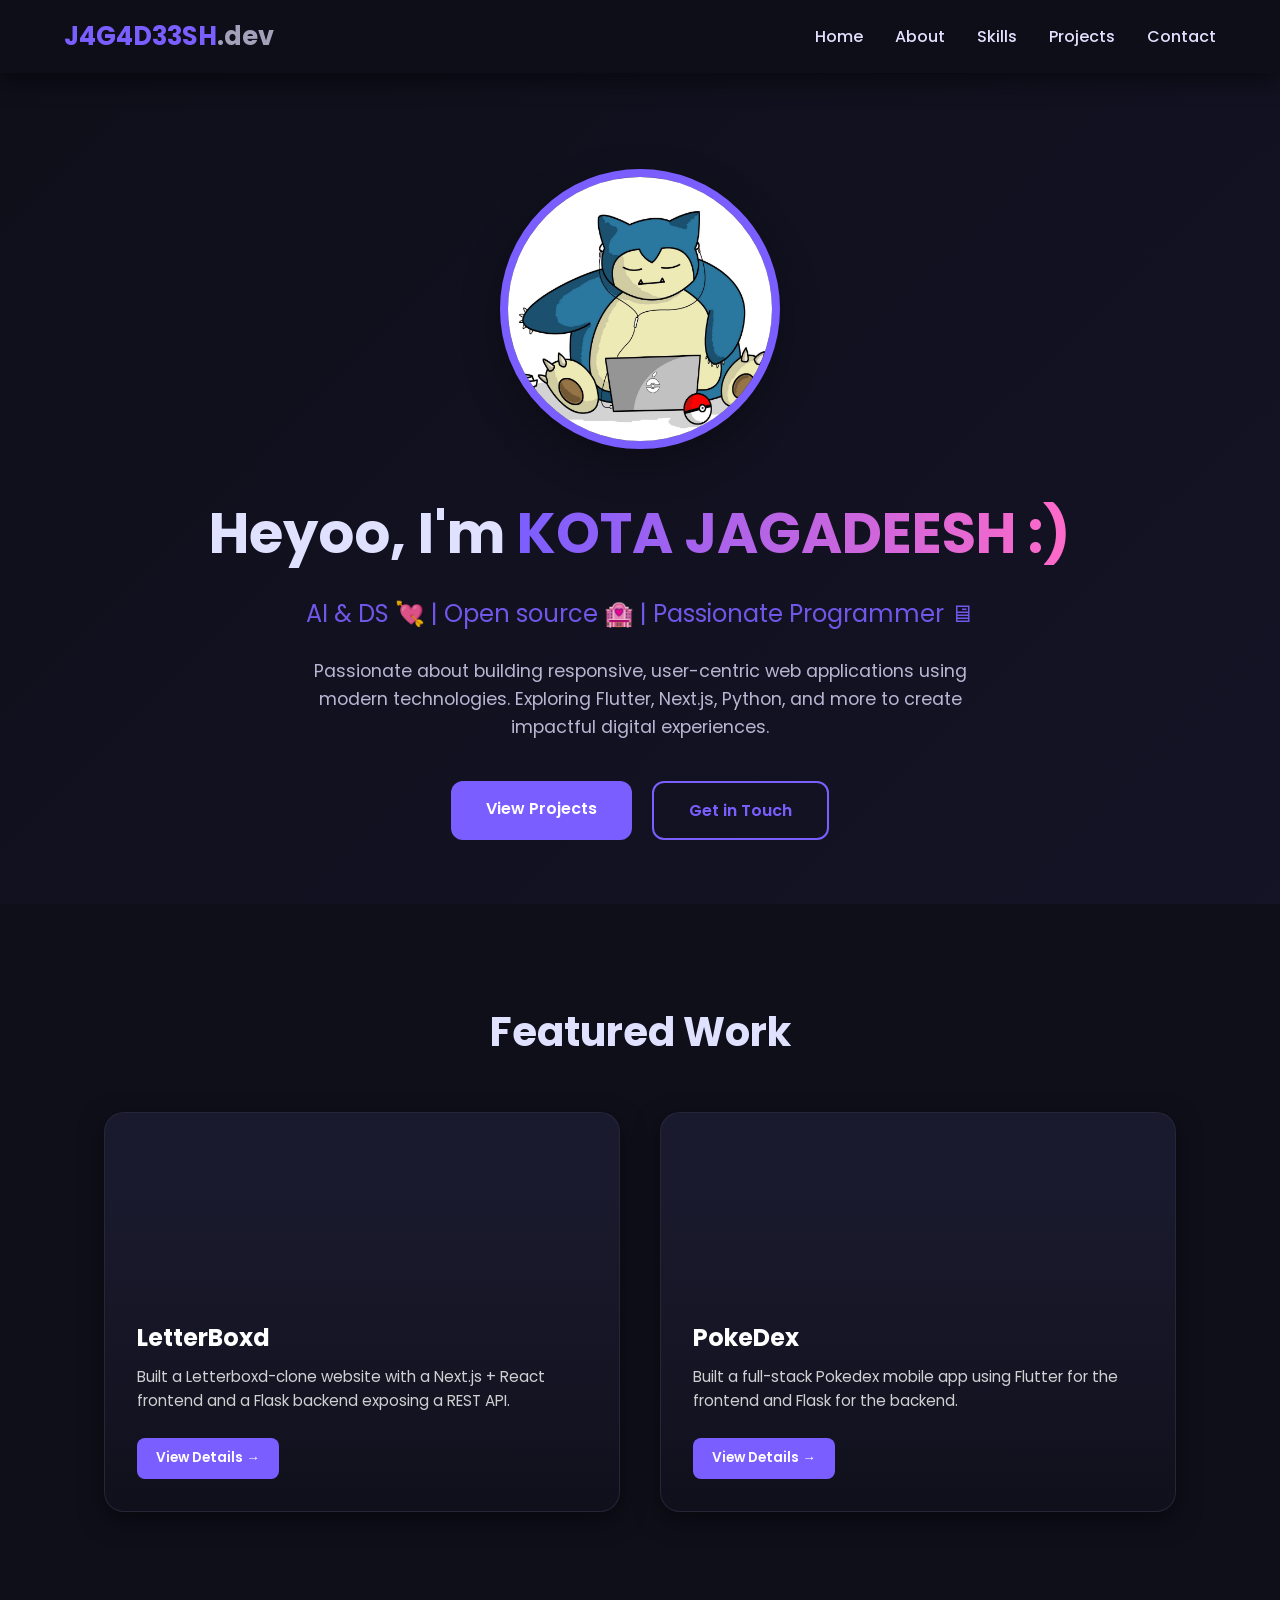
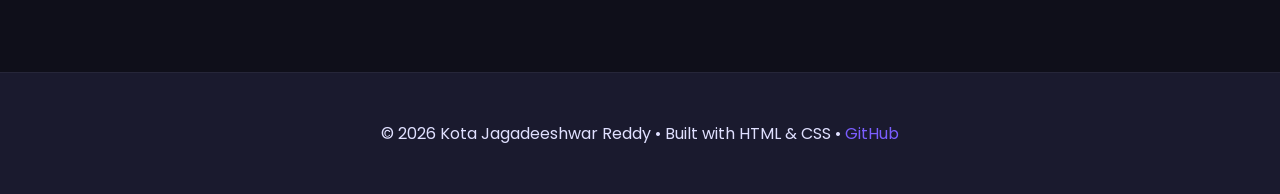
==== index.html @ 56f5dfa6 "initial commit" ====
<!DOCTYPE html>
<html lang="en">
<head>
    <meta charset="UTF-8">
    <meta name="viewport" content="width=device-width, initial-scale=1.0">
    <title>Kota Jagadeesh - Portfolio</title>
    <link href="https://fonts.googleapis.com/css2?family=Poppins:wght@400;500;600;700&display=swap" rel="stylesheet">
    <link rel="stylesheet" href="css/style-core.css">
    <link rel="stylesheet" href="css/style.css">
</head>
<body class="dark"> <nav>
    <div class="brand">J4G4D33SH<span>.dev</span></div>
    
    <div class="nav-links">
        <a href="index.html">Home</a>
        <a href="about.html">About</a>
        <a href="skills.html">Skills</a>
        <a href="projects.html">Projects</a>
        <a href="contact.html">Contact</a>
        </div>
</nav>

<section class="hero">
    <div class="hero-content">
        <div class="profile-container">
            <div class="profile-wrapper">
                <img src="assets/SNORLAX.png" alt="Kota Jagadeeshwar Reddy" class="profile-pic">
                <div class="ripple-layer"></div>
            </div>
        </div>

        <h1 class="hero-title">
            Heyoo, I'm <span>KOTA JAGADEESH :) </span>
        </h1>
        <p class="hero-subtitle">
            AI & DS 💘  | Open source 🏩  | Passionate Programmer 🖥 
        </p>
        <p class="hero-description">
            Passionate about building responsive, user-centric web applications using modern technologies. 
            Exploring Flutter, Next.js, Python, and more to create impactful digital experiences.
        </p>

        <div class="hero-buttons">
            <a href="projects.html" class="btn primary">View Projects</a>
            <a href="contact.html" class="btn secondary">Get in Touch</a>
        </div>
    </div>
</section>

<section class="featured">
    <h2>Featured Work</h2>
    <div class="featured-grid">
        
        <div class="featured-card" 
             style="background-image: url('https://images.unsplash.com/photo-1518676590629-3dcbd9c5a5c9?ixlib=rb-4.0.3&auto=format&fit=crop&w=1974&q=80');">
            <div class="card-overlay">
                <h3>LetterBoxd</h3>
                <p>Built a Letterboxd-clone website with a Next.js + React frontend and a Flask backend exposing a REST API.</p>
                <a href="https://github.com/Kota-Jagadeesh/LetterBoxd" class="card-link" target="_blank">View Details →</a>
            </div>
        </div>

        <div class="featured-card" 
             style="background-image: url('https://images.unsplash.com/photo-1638613067237-b1127ef06c00?q=80&w=1632&auto=format&fit=crop&ixlib=rb-4.1.0&ixid=M3wxMjA3fDB8MHxwaG90by1wYWdlfHx8fGVufDB8fHx8fA%3D%3D');">
            <div class="card-overlay">
                <h3>PokeDex</h3>
                <p>Built a full-stack Pokedex mobile app using Flutter for the frontend and Flask for the backend.</p>
                <a href="https://github.com/Kota-Jagadeesh/Pok-Codex" class="card-link" target="_blank">View Details →</a>
            </div>
        </div>

    </div>
</section>

<footer>
    <p>© 2026 Kota Jagadeeshwar Reddy • Built with HTML & CSS • <a href="https://github.com/kota-jagadeesh" target="_blank">GitHub</a></p>
</footer>

</body>
</html>
---- css/style-core.css ----
:root {
    --bg: #0f0f1a;
    --text: #e0e0ff;
    --nav-bg: rgba(15, 15, 26, 0.95);
    --card-bg: #1a1a2e;
    --accent: #7b5eff;
    --shadow: 0 8px 25px rgba(0,0,0,0.5);
}

* { 
    margin: 0; 
    padding: 0; 
    box-sizing: border-box; 
}

html { 
    scroll-behavior: smooth; 
}

body {
    font-family: 'Poppins', sans-serif;
    background: var(--bg);
    color: var(--text);
    line-height: 1.6;
}

nav {
    position: sticky;
    top: 0;
    background: var(--nav-bg);
    backdrop-filter: blur(10px);
    z-index: 100;
    padding: 1rem 5%;
    display: flex;
    justify-content: space-between;
    align-items: center;
    box-shadow: var(--shadow);
}

.brand {
    font-size: 1.6rem;
    font-weight: 700;
    color: var(--accent);
}

.brand span {
    color: var(--text);
    opacity: 0.7;
}

.nav-links {
    display: flex;
    gap: 2rem;
    align-items: center;
}

.nav-links a {
    color: var(--text);
    text-decoration: none;
    font-weight: 500;
    transition: all 0.3s;
}

.nav-links a:hover {
    color: var(--accent);
    transform: translateY(-2px);
}

.featured {
    padding: 6rem 5%; 
    max-width: 1200px; 
    margin: 0 auto;   
    text-align: center;
}

.featured h2 {
    font-size: 2.5rem;
    margin-bottom: 3rem;
    color: var(--text); 
    font-weight: 700;
}

.featured-grid {
    display: grid;
    grid-template-columns: repeat(auto-fit, minmax(320px, 1fr));
    gap: 2.5rem;
    width: 100%;
}

.featured-card {
    height: 400px;
    border-radius: 20px;
    background-size: cover;
    background-position: center;
    position: relative;
    overflow: hidden;
    background-color: var(--card-bg); 
    border: 1px solid rgba(255, 255, 255, 0.05); 
    box-shadow: var(--shadow);
    transition: all 0.4s cubic-bezier(0.175, 0.885, 0.32, 1.275);
}

.featured-card:hover {
    transform: translateY(-10px);
    box-shadow: 0 20px 40px rgba(123, 94, 255, 0.15);
    border-color: var(--accent);
}

.card-overlay {
    position: absolute;
    inset: 0;
    background: linear-gradient(
        to bottom,
        rgba(0, 0, 0, 0) 20%,
        rgba(15, 15, 26, 0.9) 100% 
    );
    padding: 2rem;
    display: flex;
    flex-direction: column;
    justify-content: flex-end;
    text-align: left; 
}

.featured-card h3 {
    font-size: 1.5rem;
    color: #ffffff; 
    margin-bottom: 0.5rem;
}

.featured-card p {
    color: rgba(255, 255, 255, 0.8); 
    font-size: 0.95rem;
    margin-bottom: 1.5rem;
}

.card-link {
    align-self: flex-start;
    color: white;
    text-decoration: none;
    font-weight: 600;
    font-size: 0.85rem;
    padding: 0.6rem 1.2rem;
    background: var(--accent);
    border-radius: 8px;
    transition: transform 0.3s, opacity 0.3s;
}

.card-link:hover {
    opacity: 0.9;
    transform: translateY(-2px);
}

/* Footer */
footer {
    text-align: center;
    padding: 3rem 2rem;
    background: var(--card-bg);
    color: var(--text);
    margin-top: 4rem;
    border-top: 1px solid rgba(255, 255, 255, 0.05);
}

footer a {
    color: var(--accent);
    text-decoration: none;
}
---- css/style.css ----
@keyframes fadeInUp {
    from { opacity: 0; transform: translateY(40px); }
    to { opacity: 1; transform: translateY(0); }
}

@keyframes ripple {
    0% {
        box-shadow: 0 0 0 0 rgba(123,94,255,0.6),
                    0 0 0 20px rgba(123,94,255,0.4),
                    0 0 0 40px rgba(123,94,255,0.2);
    }
    100% {
        box-shadow: 0 0 0 30px rgba(123,94,255,0),
                    0 0 0 50px rgba(123,94,255,0),
                    0 0 0 70px rgba(123,94,255,0);
    }
}

.hero {
    min-height: 90vh;
    display: flex;
    align-items: center;
    justify-content: center;
    padding: 6rem 5% 4rem;
    text-align: center;
    background: linear-gradient(135deg, var(--bg) 0%, rgba(123,94,255,0.05) 100%);
}

.hero-content {
    max-width: 900px;
    animation: fadeInUp 1.2s ease-out;
}

.profile-wrapper {
    position: relative;
    width: 280px;
    height: 280px;
    margin: 0 auto 2.5rem;
}

.profile-pic {
    width: 100%;
    height: 100%;
    object-fit: cover;
    border-radius: 50%;
    border: 8px solid var(--accent);
    box-shadow: 0 15px 40px rgba(0,0,0,0.3);
    transition: transform 0.5s ease;
}

.profile-wrapper:hover .profile-pic {
    transform: scale(1.05);
}

.ripple-layer {
    position: absolute;
    inset: -10px;
    border-radius: 50%;
    pointer-events: none;
    opacity: 0;
}

.profile-wrapper:hover .ripple-layer {
    opacity: 1;
    animation: ripple 2s infinite ease-out;
}

.hero-title {
    font-size: 3.5rem;
    margin-bottom: 1rem;
    font-weight: 700;
}

.hero-title span {
    background: linear-gradient(90deg, #7b5eff, #ff6ac8);
    -webkit-background-clip: text;
    -webkit-text-fill-color: transparent;
}

.hero-subtitle {
    font-size: 1.5rem;
    margin-bottom: 1.5rem;
    opacity: 0.9;
    color: var(--accent);
}

.hero-description {
    font-size: 1.1rem;
    max-width: 700px;
    margin: 0 auto 2.5rem;
    opacity: 0.8;
}

.hero-buttons {
    display: flex;
    gap: 1.2rem;
    justify-content: center;
    flex-wrap: wrap;
}

.btn {
    padding: 0.9rem 2.2rem;
    border-radius: 12px;
    text-decoration: none;
    font-weight: 600;
    transition: all 0.3s ease;
}

.btn.primary {
    background: var(--accent);
    color: white;
}

.btn.primary:hover {
    transform: translateY(-3px);
    box-shadow: 0 10px 25px rgba(123, 94, 255, 0.4);
}

.btn.secondary {
    border: 2px solid var(--accent);
    color: var(--accent);
}

.btn.secondary:hover {
    background: rgba(123, 94, 255, 0.1);
}

.skills-container {
    padding: 80px 5%;
    text-align: center;
    max-width: 1100px;
    margin: 0 auto;
}

.skills-title {
    font-size: 3rem;
    margin-bottom: 3.5rem;
    letter-spacing: 4px;
    color: var(--text);
}

.skills-grid {
    display: flex;
    flex-wrap: wrap;
    gap: 1.2rem;
    justify-content: center;
}

.skill-badge {
    display: flex;
    align-items: center;
    gap: 12px;
    padding: 1rem 1.5rem;
    background: var(--card-bg);
    border: 1px solid rgba(255, 255, 255, 0.05);
    border-radius: 14px;
    transition: all 0.3s ease;
    box-shadow: var(--shadow);
    min-width: 160px;
}

.skill-badge:hover {
    transform: translateY(-8px);
    border-color: var(--accent);
    background: rgba(123, 94, 255, 0.05);
}

.skill-badge img {
    width: 28px;
    height: 28px;
}

.skill-badge span {
    font-weight: 500;
    font-size: 1rem;
}

.skill-badge.nextjs img {
    filter: invert(1);
}

@media (max-width: 768px) {
    .hero-title { font-size: 2.5rem; }
    .hero-subtitle { font-size: 1.2rem; }
    .profile-wrapper { width: 220px; height: 220px; }
    .skills-title { font-size: 2.2rem; }
}
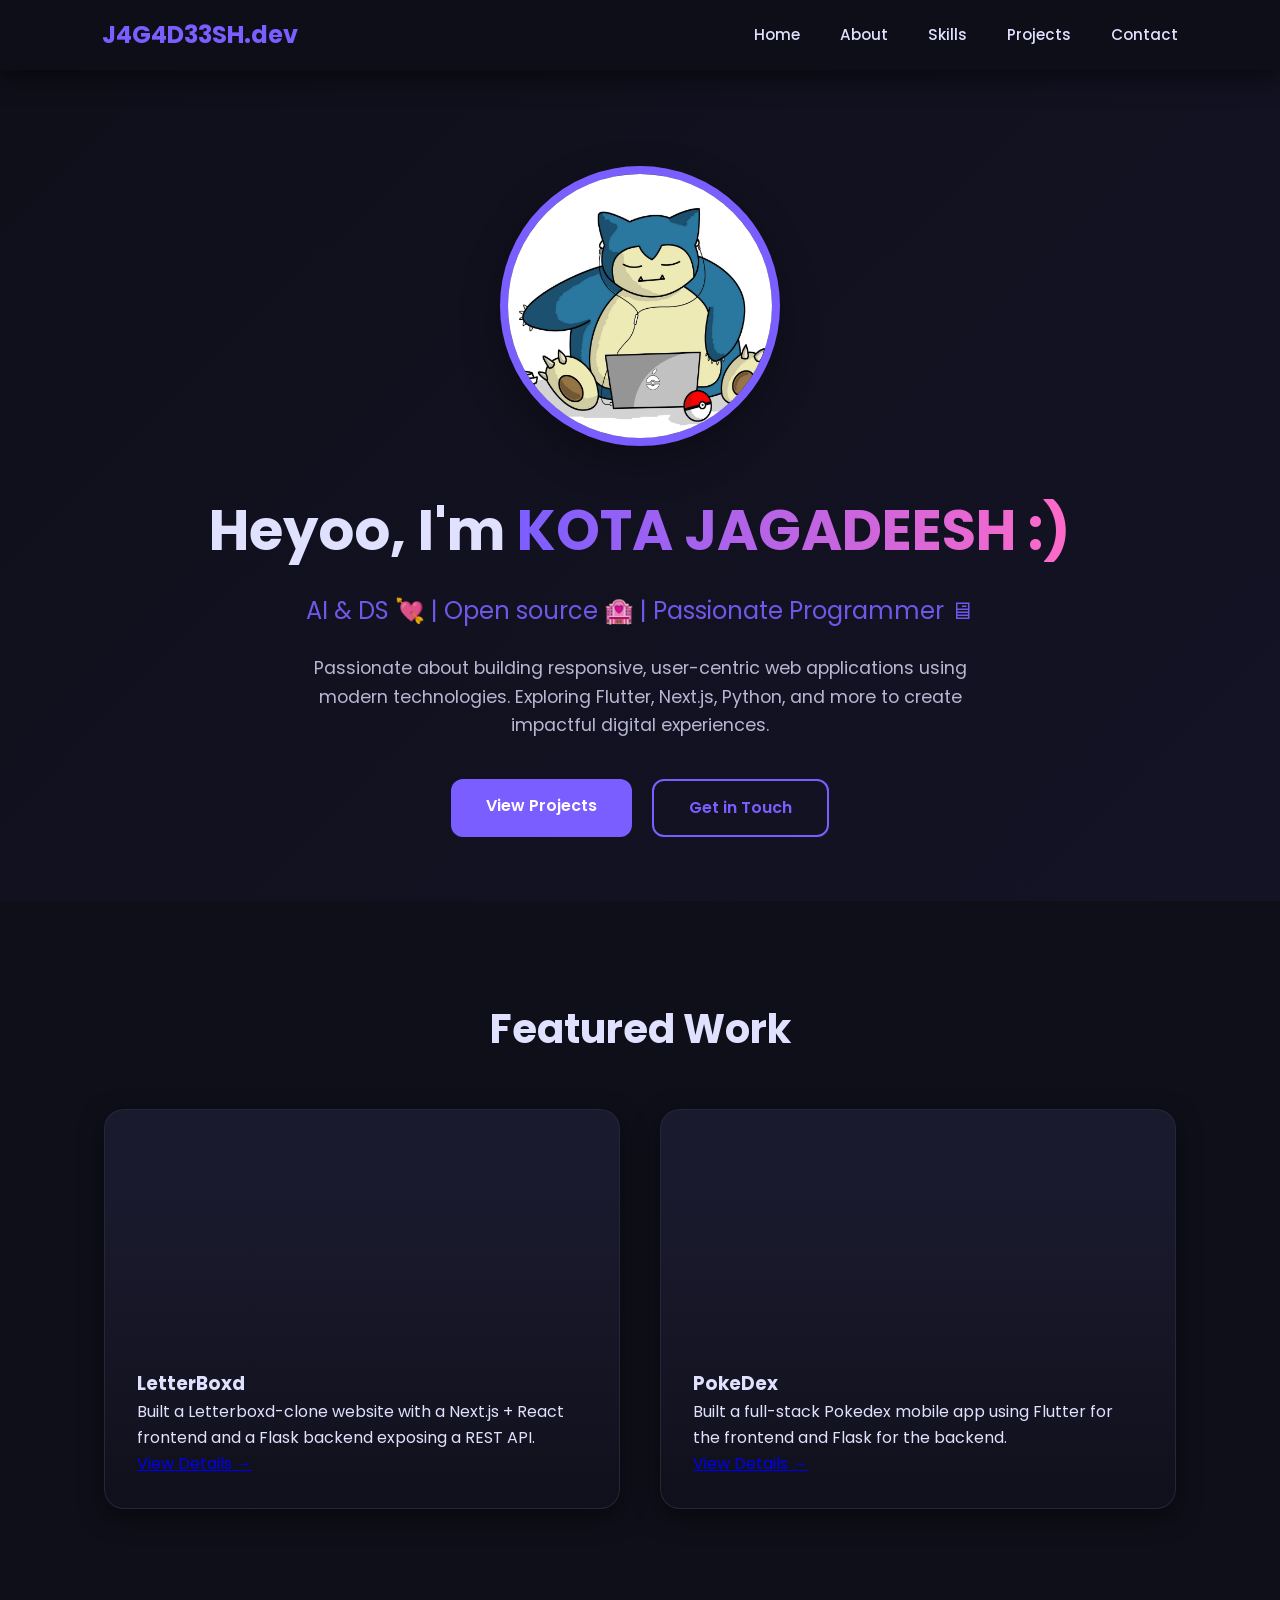
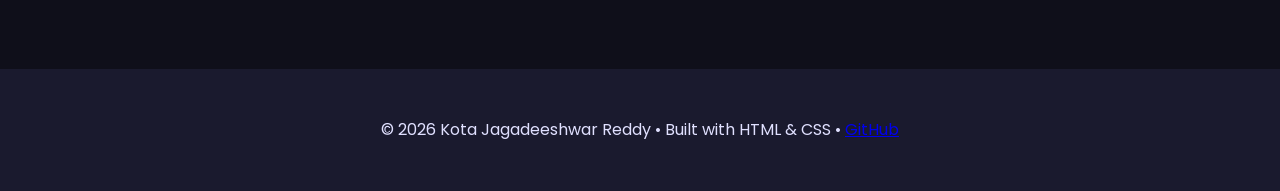
==== commit 39109d63: "Fix: make navbar responsive on all the pages" ====
--- a/index.html
+++ b/index.html
@@ -8,16 +8,20 @@
     <link rel="stylesheet" href="css/style-core.css">
     <link rel="stylesheet" href="css/style.css">
 </head>
-<body class="dark"> <nav>
+<body class="dark"> 
+    <nav>
     <div class="brand">J4G4D33SH<span>.dev</span></div>
     
+    <input type="checkbox" id="menu-toggle">
+    <label for="menu-toggle" class="hamburger">☰</label>
+
     <div class="nav-links">
         <a href="index.html">Home</a>
         <a href="about.html">About</a>
         <a href="skills.html">Skills</a>
         <a href="projects.html">Projects</a>
         <a href="contact.html">Contact</a>
-        </div>
+    </div>
 </nav>
 
 <section class="hero">
--- a/css/style-core.css
+++ b/css/style-core.css
@@ -12,25 +12,23 @@
     padding: 0; 
     box-sizing: border-box; 
 }
-
 html { 
     scroll-behavior: smooth; 
 }
-
 body {
     font-family: 'Poppins', sans-serif;
     background: var(--bg);
     color: var(--text);
     line-height: 1.6;
+    overflow-x: hidden; 
 }
-
 nav {
     position: sticky;
     top: 0;
     background: var(--nav-bg);
     backdrop-filter: blur(10px);
-    z-index: 100;
-    padding: 1rem 5%;
+    z-index: 1000;
+    padding: 1rem 8%;
     display: flex;
     justify-content: space-between;
     align-items: center;
@@ -38,19 +36,15 @@
 }
 
 .brand {
-    font-size: 1.6rem;
+    font-size: 1.5rem;
     font-weight: 700;
     color: var(--accent);
-}
-
-.brand span {
-    color: var(--text);
-    opacity: 0.7;
+    white-space: nowrap;
 }
 
 .nav-links {
     display: flex;
-    gap: 2rem;
+    gap: 2.5rem;
     align-items: center;
 }
 
@@ -58,14 +52,49 @@
     color: var(--text);
     text-decoration: none;
     font-weight: 500;
-    transition: all 0.3s;
+    font-size: 0.95rem;
+    transition: 0.3s;
 }
 
 .nav-links a:hover {
     color: var(--accent);
-    transform: translateY(-2px);
 }
+#menu-toggle, .hamburger {
+    display: none;
+}
+@media (max-width: 768px) {
+    nav {
+        padding: 1rem 5%;
+    }
+    .hamburger {
+        display: block;
+        cursor: pointer;
+        font-size: 1.5rem;
+        color: var(--text);
+        z-index: 1001;
+    }
 
+    .nav-links {
+        position: fixed;
+        top: 0;
+        right: -100%;
+        height: 100vh;
+        width: 70%;
+        background: var(--nav-bg);
+        flex-direction: column;
+        justify-content: center;
+        gap: 3rem;
+        transition: 0.4s cubic-bezier(0.68, -0.55, 0.27, 1.55);
+        box-shadow: -10px 0 30px rgba(0,0,0,0.5);
+    }
+    #menu-toggle:checked ~ .nav-links {
+        right: 0;
+    }
+
+    .nav-links a {
+        font-size: 1.2rem;
+    }
+}
 .featured {
     padding: 6rem 5%; 
     max-width: 1200px; 
@@ -84,7 +113,6 @@
     display: grid;
     grid-template-columns: repeat(auto-fit, minmax(320px, 1fr));
     gap: 2.5rem;
-    width: 100%;
 }
 
 .featured-card {
@@ -97,23 +125,13 @@
     background-color: var(--card-bg); 
     border: 1px solid rgba(255, 255, 255, 0.05); 
     box-shadow: var(--shadow);
-    transition: all 0.4s cubic-bezier(0.175, 0.885, 0.32, 1.275);
-}
-
-.featured-card:hover {
-    transform: translateY(-10px);
-    box-shadow: 0 20px 40px rgba(123, 94, 255, 0.15);
-    border-color: var(--accent);
+    transition: 0.4s;
 }
 
 .card-overlay {
     position: absolute;
     inset: 0;
-    background: linear-gradient(
-        to bottom,
-        rgba(0, 0, 0, 0) 20%,
-        rgba(15, 15, 26, 0.9) 100% 
-    );
+    background: linear-gradient(to bottom, transparent 20%, rgba(15, 15, 26, 0.9) 100%);
     padding: 2rem;
     display: flex;
     flex-direction: column;
@@ -121,46 +139,10 @@
     text-align: left; 
 }
 
-.featured-card h3 {
-    font-size: 1.5rem;
-    color: #ffffff; 
-    margin-bottom: 0.5rem;
-}
-
-.featured-card p {
-    color: rgba(255, 255, 255, 0.8); 
-    font-size: 0.95rem;
-    margin-bottom: 1.5rem;
-}
-
-.card-link {
-    align-self: flex-start;
-    color: white;
-    text-decoration: none;
-    font-weight: 600;
-    font-size: 0.85rem;
-    padding: 0.6rem 1.2rem;
-    background: var(--accent);
-    border-radius: 8px;
-    transition: transform 0.3s, opacity 0.3s;
-}
-
-.card-link:hover {
-    opacity: 0.9;
-    transform: translateY(-2px);
-}
-
-/* Footer */
 footer {
     text-align: center;
     padding: 3rem 2rem;
     background: var(--card-bg);
     color: var(--text);
     margin-top: 4rem;
-    border-top: 1px solid rgba(255, 255, 255, 0.05);
-}
-
-footer a {
-    color: var(--accent);
-    text-decoration: none;
 }
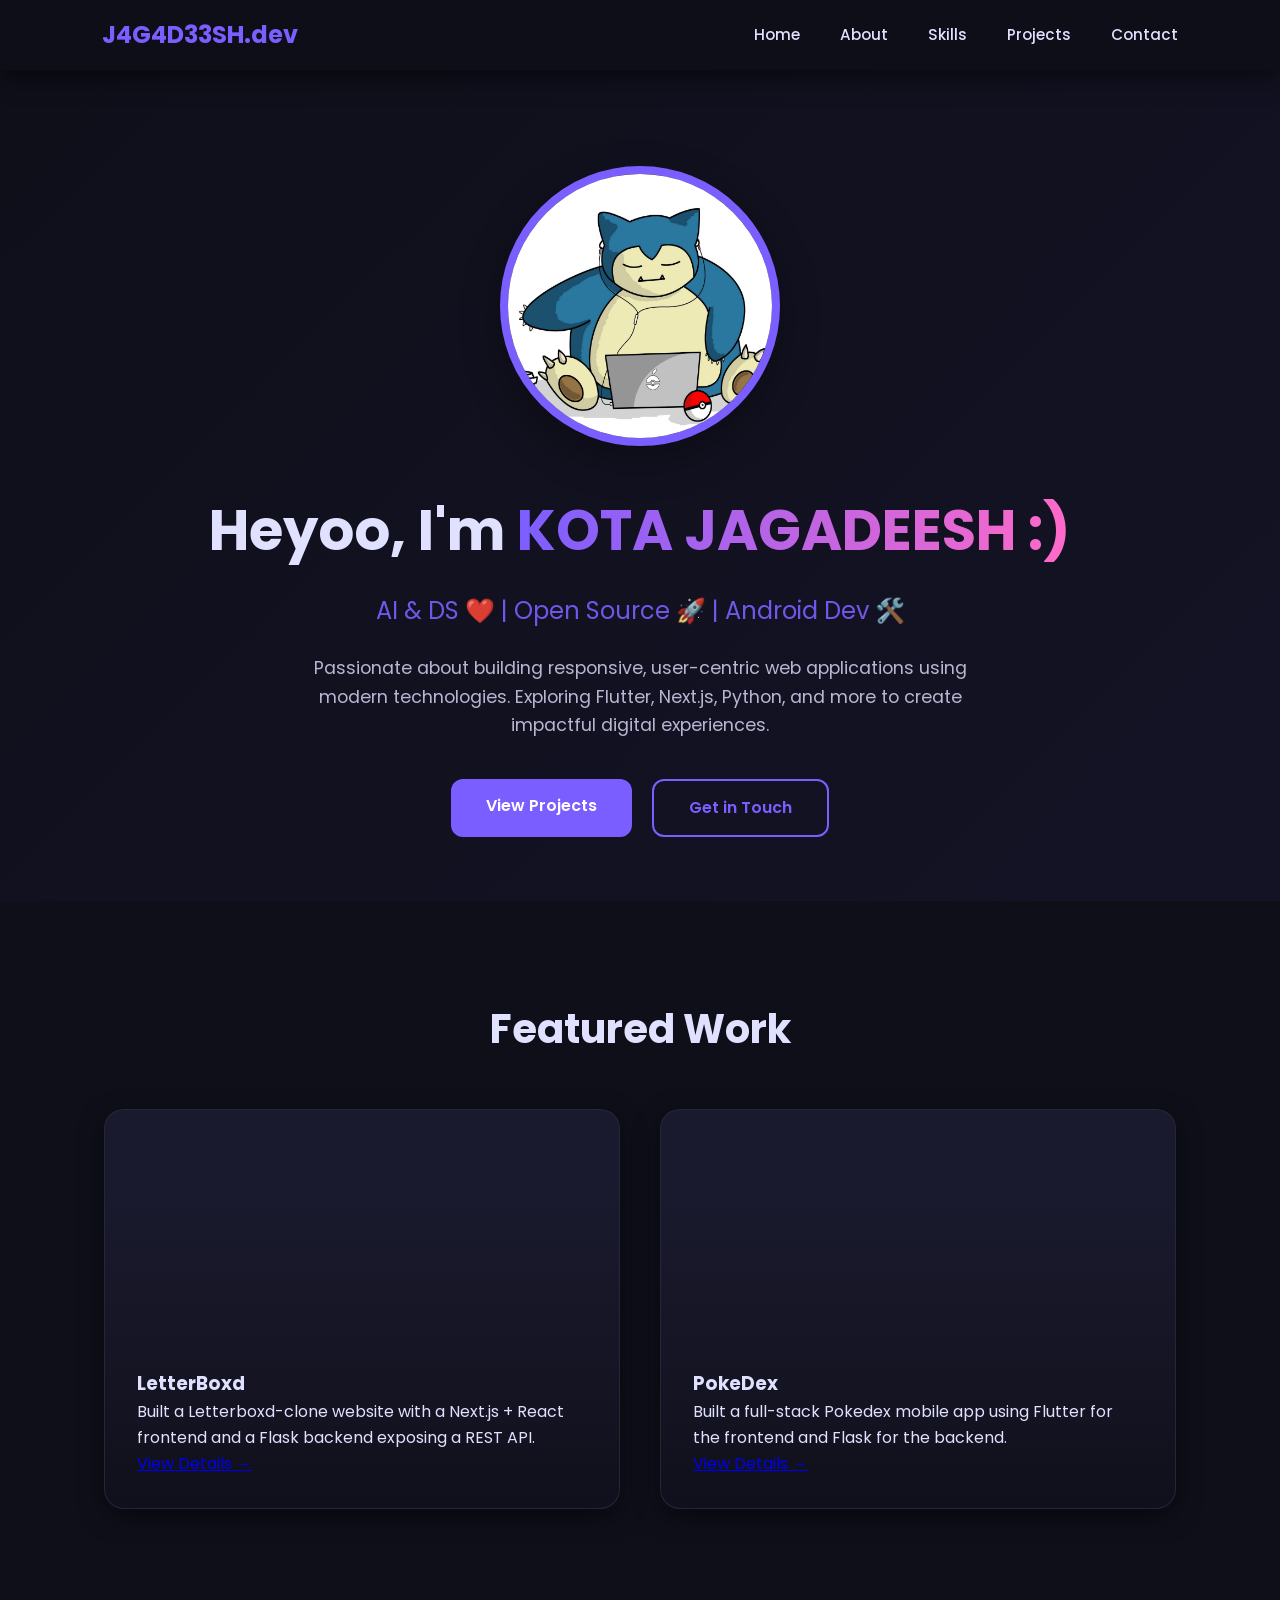
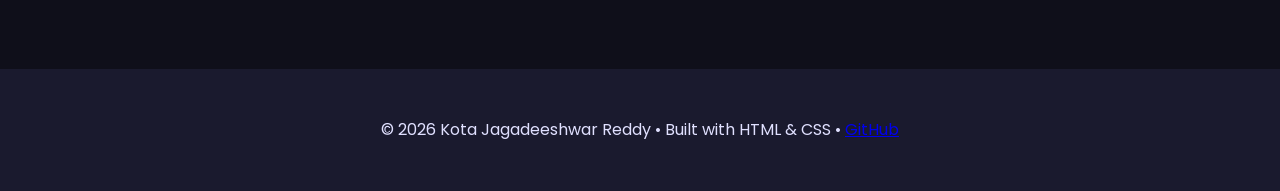
==== commit b4064e33: "docs: Add readme.md" ====
--- a/index.html
+++ b/index.html
@@ -37,8 +37,7 @@
             Heyoo, I'm <span>KOTA JAGADEESH :) </span>
         </h1>
         <p class="hero-subtitle">
-            AI & DS 💘  | Open source 🏩  | Passionate Programmer 🖥 
-        </p>
+    AI & DS ❤️ | Open Source 🚀 | Android Dev 🛠️</p>
         <p class="hero-description">
             Passionate about building responsive, user-centric web applications using modern technologies. 
             Exploring Flutter, Next.js, Python, and more to create impactful digital experiences.
